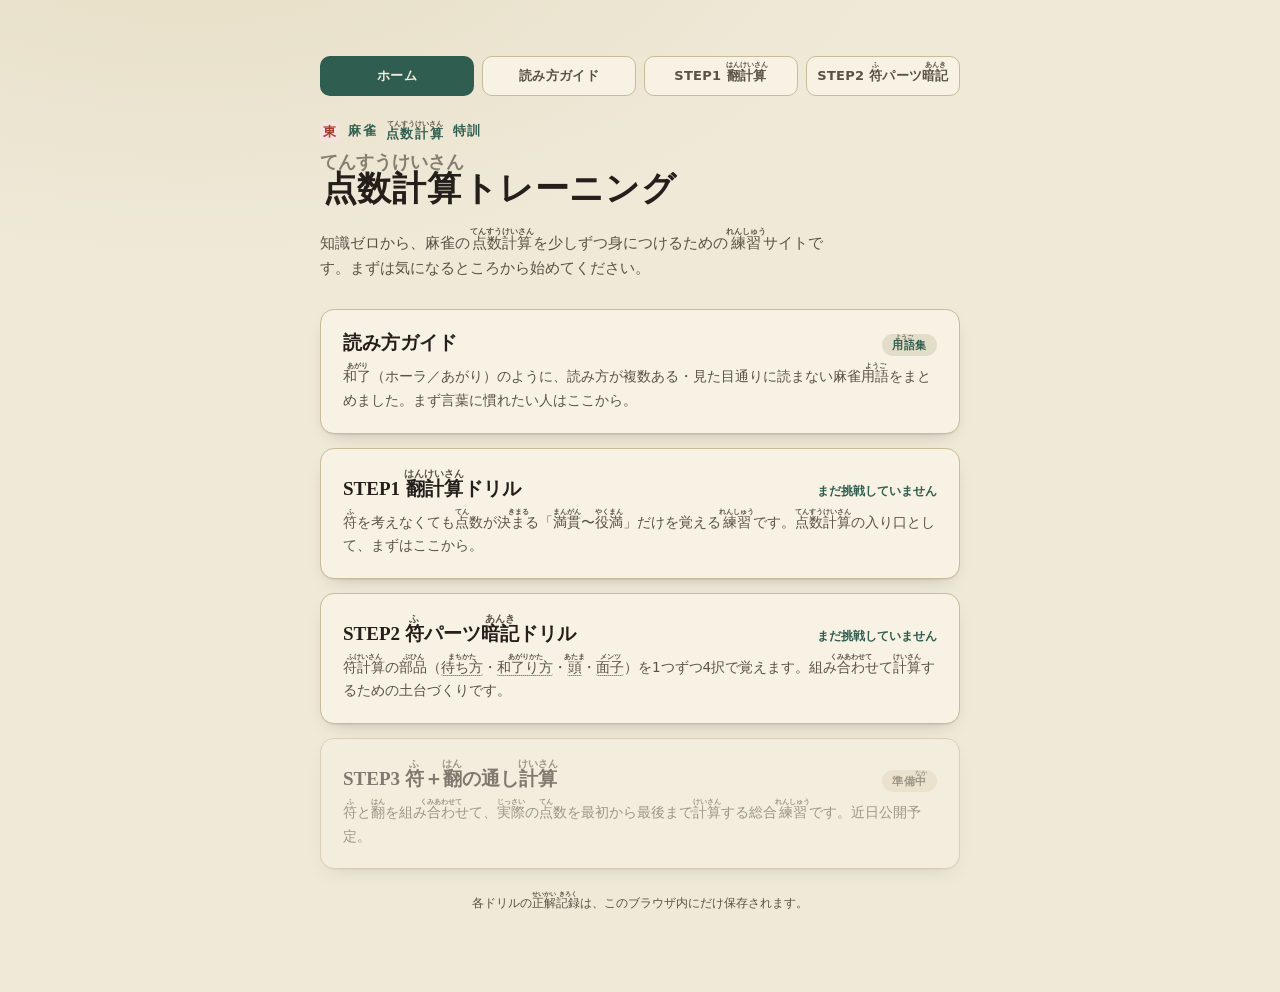
==== index.html @ 659b4daa "Initial commit: mahjong scoring trainer site Static site with furigana/glossary tooltips, home page," ====
<!DOCTYPE html>
<html lang="ja">
<head>
<meta charset="UTF-8">
<meta name="viewport" content="width=device-width, initial-scale=1.0">
<title>点数計算トレーニング｜麻雀 点数計算 特訓サイト</title>
<link rel="stylesheet" href="styles.css">
<script src="furigana.js"></script>
<script src="glossary.js"></script>
</head>
<body>

<div class="wrap">
  <nav class="steps">
    <a href="index.html" class="current">ホーム</a>
    <a href="yomikata.html">読み方ガイド</a>
    <a href="step1.html">STEP1 翻計算</a>
    <a href="fu-drill.html">STEP2 符パーツ暗記</a>
  </nav>

  <header>
    <div class="eyebrow"><span class="tile">東</span>麻雀 点数計算 特訓</div>
    <h1>点数計算トレーニング</h1>
    <p class="lede">知識ゼロから、麻雀の点数計算を少しずつ身につけるための練習サイトです。まずは気になるところから始めてください。</p>
  </header>

  <div class="menu">
    <a class="menu-card" href="yomikata.html">
      <div class="menu-top">
        <h2>読み方ガイド</h2>
        <span class="menu-badge">用語集</span>
      </div>
      <p>和了（ホーラ／あがり）のように、読み方が複数ある・見た目通りに読まない麻雀用語をまとめました。まず言葉に慣れたい人はここから。</p>
    </a>

    <a class="menu-card" href="step1.html">
      <div class="menu-top">
        <h2>STEP1 翻計算ドリル</h2>
        <span class="menu-stat" id="stat-step1">まだ挑戦していません</span>
      </div>
      <p>符を考えなくても点数が決まる「満貫〜役満」だけを覚える練習です。点数計算の入り口として、まずはここから。</p>
    </a>

    <a class="menu-card" href="fu-drill.html">
      <div class="menu-top">
        <h2>STEP2 符パーツ暗記ドリル</h2>
        <span class="menu-stat" id="stat-step2">まだ挑戦していません</span>
      </div>
      <p>符計算の部品（待ち方・和了り方・頭・面子）を1つずつ4択で覚えます。組み合わせて計算するための土台づくりです。</p>
    </a>

    <div class="menu-card disabled">
      <div class="menu-top">
        <h2>STEP3 符＋翻の通し計算</h2>
        <span class="menu-badge soon">準備中</span>
      </div>
      <p>符と翻を組み合わせて、実際の点数を最初から最後まで計算する総合練習です。近日公開予定。</p>
    </div>
  </div>

  <footer>各ドリルの正解記録は、このブラウザ内にだけ保存されます。</footer>
</div>

<script>
(function(){
  "use strict";

  function readStats(key){
    try {
      var s = JSON.parse(localStorage.getItem(key) || "null");
      if (s && typeof s.total === "number" && s.total > 0) return s;
    } catch(e){}
    return null;
  }

  function paint(elId, key){
    var el = document.getElementById(elId);
    var s = readStats(key);
    if (s) el.textContent = "正解 " + s.correct + " / " + s.total;
  }

  paint("stat-step1", "hankei-drill-stats-v1");
  paint("stat-step2", "fu-drill-stats-v1");

  Furigana.apply(document.body);
  Glossary.apply(document.body);
})();
</script>

</body>
</html>
---- styles.css ----
:root{
  --bg:#efe9d8;
  --bg-2:#e6ddc4;
  --ink:#241f1a;
  --ink-soft:#5a5245;
  --card:#f7f2e4;
  --card-border:#c9bb98;
  --rule:#c3b593;
  --accent:#2f5d4f;
  --accent-ink:#f4ede0;
  --accent-soft:#e2ddc9;
  --red:#a53a2e;
  --red-soft:#f4e3de;
  --gold:#a8781f;
  --shadow: 0 1px 0 rgba(36,31,26,0.06), 0 8px 20px -12px rgba(36,31,26,0.35);
  --focus:#2f5d4f;
}
@media (prefers-color-scheme: dark){
  :root{
    --bg:#141b17; --bg-2:#101512; --ink:#ece5d3; --ink-soft:#a79d87;
    --card:#1b2420; --card-border:#33443b; --rule:#33443b;
    --accent:#7fb69f; --accent-ink:#0f1613; --accent-soft:#22302a;
    --red:#e08b7d; --red-soft:#2c1e1c; --gold:#d8b569;
    --shadow: 0 1px 0 rgba(0,0,0,0.3), 0 12px 28px -14px rgba(0,0,0,0.6);
    --focus:#7fb69f;
  }
}
:root[data-theme="dark"]{
  --bg:#141b17; --bg-2:#101512; --ink:#ece5d3; --ink-soft:#a79d87;
  --card:#1b2420; --card-border:#33443b; --rule:#33443b;
  --accent:#7fb69f; --accent-ink:#0f1613; --accent-soft:#22302a;
  --red:#e08b7d; --red-soft:#2c1e1c; --gold:#d8b569;
  --shadow: 0 1px 0 rgba(0,0,0,0.3), 0 12px 28px -14px rgba(0,0,0,0.6);
  --focus:#7fb69f;
}
:root[data-theme="light"]{
  --bg:#efe9d8; --bg-2:#e6ddc4; --ink:#241f1a; --ink-soft:#5a5245;
  --card:#f7f2e4; --card-border:#c9bb98; --rule:#c3b593;
  --accent:#2f5d4f; --accent-ink:#f4ede0; --accent-soft:#e2ddc9;
  --red:#a53a2e; --red-soft:#f4e3de; --gold:#a8781f;
  --shadow: 0 1px 0 rgba(36,31,26,0.06), 0 8px 20px -12px rgba(36,31,26,0.35);
  --focus:#2f5d4f;
}

*{box-sizing:border-box;}
body{
  margin:0;
  min-height:100vh;
  background:
    radial-gradient(1200px 600px at 15% -10%, var(--bg-2), transparent 60%),
    var(--bg);
  color:var(--ink);
  font-family:"Yu Gothic","Hiragino Kaku Gothic ProN","Meiryo",system-ui,sans-serif;
  font-variant-numeric: tabular-nums;
  padding: 56px 20px 80px;
  -webkit-font-smoothing:antialiased;
}

ruby{ ruby-position:over; ruby-align:center; }
rt{
  font-size:.52em;
  font-weight:600;
  color:var(--ink-soft);
  letter-spacing:0;
  user-select:none;
}
.han rt, h1 rt{ opacity:.7; }
.choice rt{ font-weight:600; }

.gloss{
  cursor:pointer;
  border-bottom:1px dotted var(--accent);
  border-radius:2px;
}
.gloss:hover, .gloss:focus-visible{
  background:var(--accent-soft);
  outline:none;
}

.gloss-tip{
  position:fixed;
  max-width:270px;
  z-index:80;
  background:var(--ink);
  color:var(--bg);
  font-size:12.5px;
  line-height:1.7;
  padding:10px 13px;
  border-radius:9px;
  box-shadow:0 10px 26px -10px rgba(0,0,0,.5);
  opacity:0;
  transform:translateY(-4px);
  pointer-events:none;
  transition:opacity .12s ease, transform .12s ease;
}
.gloss-tip.show{ opacity:1; transform:translateY(0); pointer-events:auto; }
.gloss-tip strong{
  display:block;
  font-size:12px;
  font-weight:800;
  letter-spacing:.02em;
  margin-bottom:3px;
  color:var(--bg);
  opacity:.75;
}
.gloss-tip span{ display:block; }
.wrap{ max-width:640px; margin:0 auto; }

nav.steps{
  display:flex; gap:8px; margin-bottom:24px;
}
nav.steps a{
  flex:1; text-align:center;
  font-size:13px; font-weight:700; letter-spacing:.02em;
  padding:10px 8px; border-radius:10px;
  border:1px solid var(--card-border);
  background:var(--card); color:var(--ink-soft);
  text-decoration:none;
}
nav.steps a.current{
  background:var(--accent); color:var(--accent-ink); border-color:transparent;
}
nav.steps a:hover:not(.current){ border-color:var(--accent); color:var(--accent); }

header{ margin-bottom:28px; }

.note{
  display:flex; gap:10px; align-items:flex-start;
  background:var(--bg-2); border:1px solid var(--rule);
  border-radius:10px; padding:12px 14px; margin-bottom:22px;
  font-size:12.5px; line-height:1.8; color:var(--ink-soft);
}
.note .note-mark{
  flex:none; margin-top:1px;
  font-size:13px; font-weight:800; color:var(--gold);
}
.eyebrow{
  display:flex; align-items:center; gap:8px;
  font-size:12.5px; letter-spacing:.14em; color:var(--accent);
  text-transform:uppercase; font-weight:700; margin-bottom:10px;
}
.eyebrow .tile{
  display:inline-flex; align-items:center; justify-content:center;
  width:20px; height:20px; border-radius:4px;
  background:var(--red-soft); color:var(--red); font-size:13px; line-height:1;
}
h1{
  font-family:"Yu Mincho","YuMincho","Hiragino Mincho ProN",serif;
  font-weight:600; font-size:clamp(26px,5vw,34px);
  margin:0 0 8px; text-wrap:balance; letter-spacing:.02em;
}
.lede{ color:var(--ink-soft); font-size:14.5px; line-height:1.75; max-width:56ch; }

.panel{
  background:var(--card);
  border:1px solid var(--card-border);
  border-radius:14px;
  box-shadow:var(--shadow);
  padding:22px;
  margin-bottom:18px;
}

.menu{ display:flex; flex-direction:column; gap:14px; margin-bottom:22px; }
.menu-card{
  display:block;
  background:var(--card);
  border:1px solid var(--card-border);
  border-radius:14px;
  padding:20px 22px;
  box-shadow:var(--shadow);
  text-decoration:none;
  color:inherit;
  transition:border-color .12s ease, transform .12s ease;
}
.menu-card:hover{ border-color:var(--accent); transform:translateY(-2px); }
.menu-card:focus-visible{ outline:3px solid var(--focus); outline-offset:2px; }
.menu-top{ display:flex; align-items:baseline; justify-content:space-between; gap:12px; margin-bottom:6px; }
.menu-top h2{
  font-family:"Yu Mincho","YuMincho","Hiragino Mincho ProN",serif;
  font-size:19px; font-weight:700; margin:0;
}
.menu-card p{ font-size:13.5px; color:var(--ink-soft); line-height:1.75; margin:0; }
.menu-stat{
  font-size:12px; font-weight:700; color:var(--accent);
  white-space:nowrap; font-variant-numeric:tabular-nums;
}
.menu-badge{
  font-size:11px; font-weight:800; letter-spacing:.05em;
  padding:3px 10px; border-radius:999px;
  background:var(--accent-soft); color:var(--accent);
  flex:none;
}
.menu-badge.soon{ background:var(--bg-2); color:var(--ink-soft); }
.menu-card.disabled{ opacity:.55; pointer-events:none; }

.section-title{
  font-family:"Yu Mincho","YuMincho","Hiragino Mincho ProN",serif;
  font-size:19px; font-weight:700; margin:0 0 8px;
}
.section-note{ font-size:13px; line-height:1.8; color:var(--ink-soft); margin:0 0 16px; }

.explainer{ font-size:14px; line-height:1.85; color:var(--ink); }
.explainer strong{ color:var(--accent); font-weight:700; }
.explainer .ex-row{ display:flex; justify-content:space-between; padding:2px 0; }
details.explainer summary{ cursor:pointer; font-weight:700; color:var(--accent); list-style:none; }
details.explainer summary::-webkit-details-marker{ display:none; }
details.explainer summary::after{ content:"開く ▾"; float:right; font-weight:600; font-size:12.5px; color:var(--ink-soft); }
details.explainer[open] summary::after{ content:"閉じる ▴"; }
details.explainer .body{ margin-top:12px; padding-top:12px; border-top:1px dashed var(--rule); }

.scorebar{
  display:flex; align-items:center; justify-content:space-between;
  padding:14px 18px; margin-bottom:18px;
  background:var(--accent); color:var(--accent-ink);
  border-radius:12px; box-shadow:var(--shadow);
}
.scorebar .stat{ text-align:center; }
.scorebar .stat b{ display:block; font-size:20px; font-weight:800; }
.scorebar .stat span{ display:block; font-size:11px; letter-spacing:.08em; opacity:.85; margin-top:2px; }
.scorebar .divider{ width:1px; align-self:stretch; background:currentColor; opacity:.25; }

.qcard{
  position:relative;
  background:var(--card);
  border:1px solid var(--card-border);
  border-radius:16px;
  box-shadow:var(--shadow);
  padding:30px 24px 26px;
  text-align:center;
  overflow:hidden;
}
.qcard::before{
  content:"";
  position:absolute; inset:8px;
  border:1px solid var(--rule);
  border-radius:10px;
  pointer-events:none;
  opacity:.6;
}
.badges{ display:flex; justify-content:center; gap:8px; margin-bottom:18px; flex-wrap:wrap; }
.badge{
  font-size:12.5px; font-weight:700; padding:5px 12px; border-radius:999px;
  border:1px solid var(--card-border); color:var(--ink-soft);
}
.badge.role{ background:var(--accent-soft); color:var(--accent); border-color:transparent; }
.badge.method{ background:var(--red-soft); color:var(--red); border-color:transparent; }
.badge.cat{ background:var(--bg-2); color:var(--gold); border-color:transparent; }

.han{
  font-family:"Yu Mincho","YuMincho","Hiragino Mincho ProN",serif;
  font-weight:700; line-height:1.3; margin:6px 0 4px;
}
.han.big{ font-size:56px; line-height:1; }
.han sup{ font-size:22px; font-weight:600; margin-left:2px; color:var(--ink-soft); }
.qtext{
  font-family:"Yu Mincho","YuMincho","Hiragino Mincho ProN",serif;
  font-size:23px; font-weight:600; line-height:1.55; margin:10px 0 4px;
}
.qcaption{ font-size:14px; color:var(--ink-soft); margin-bottom:24px; }

.choices{
  display:grid; grid-template-columns:1fr 1fr; gap:10px;
  margin-bottom:6px;
}
.choice{
  font: inherit; font-variant-numeric: tabular-nums;
  font-size:17px; font-weight:700;
  padding:14px 10px; border-radius:10px;
  border:1px solid var(--card-border);
  background:var(--bg);
  color:var(--ink);
  cursor:pointer;
  transition: transform .12s ease, border-color .12s ease, background .12s ease;
}
.choice:hover{ border-color:var(--accent); transform: translateY(-1px); }
.choice:focus-visible{ outline:3px solid var(--focus); outline-offset:2px; }
.choice[disabled]{ cursor:default; }
.choice.correct{ background:var(--accent-soft); border-color:var(--accent); color:var(--accent); }
.choice.wrong{ background:var(--red-soft); border-color:var(--red); color:var(--red); }
.choice.dim{ opacity:.45; }

.feedback{
  min-height:64px; margin-top:16px;
  display:flex; align-items:center; justify-content:center;
  text-align:center; font-size:14px; line-height:1.7; color:var(--ink-soft);
}
.feedback .fb-title{ font-weight:800; font-size:15.5px; }
.feedback.ok .fb-title{ color:var(--accent); }
.feedback.ng .fb-title{ color:var(--red); }

.actions{ display:flex; justify-content:center; margin-top:6px; }
.next-btn{
  font: inherit; font-weight:700; font-size:14.5px;
  padding:11px 26px; border-radius:999px; border:none;
  background:var(--accent); color:var(--accent-ink);
  cursor:pointer; opacity:0; pointer-events:none;
  transition: opacity .15s ease, transform .1s ease;
}
.next-btn.show{ opacity:1; pointer-events:auto; }
.next-btn:active{ transform: scale(.97); }
.next-btn:focus-visible{ outline:3px solid var(--focus); outline-offset:2px; }

table.ref{ width:100%; border-collapse:collapse; font-size:13.5px; margin-top:4px; }
table.ref caption{ text-align:left; font-size:12px; color:var(--ink-soft); margin-bottom:8px; }
table.ref th, table.ref td{ padding:8px 10px; text-align:right; border-bottom:1px solid var(--rule); }
table.ref th:first-child, table.ref td:first-child{ text-align:left; }
table.ref thead th{ color:var(--ink-soft); font-weight:700; font-size:12px; letter-spacing:.04em; }
table.ref tbody tr:last-child td{ border-bottom:none; }
table.ref tbody tr.group-start td{ border-top:1px solid var(--rule); }
.tablewrap{ overflow-x:auto; }

footer{ margin-top:22px; text-align:center; font-size:12px; color:var(--ink-soft); }

@media (prefers-reduced-motion: reduce){
  .choice, .next-btn{ transition:none; }
}
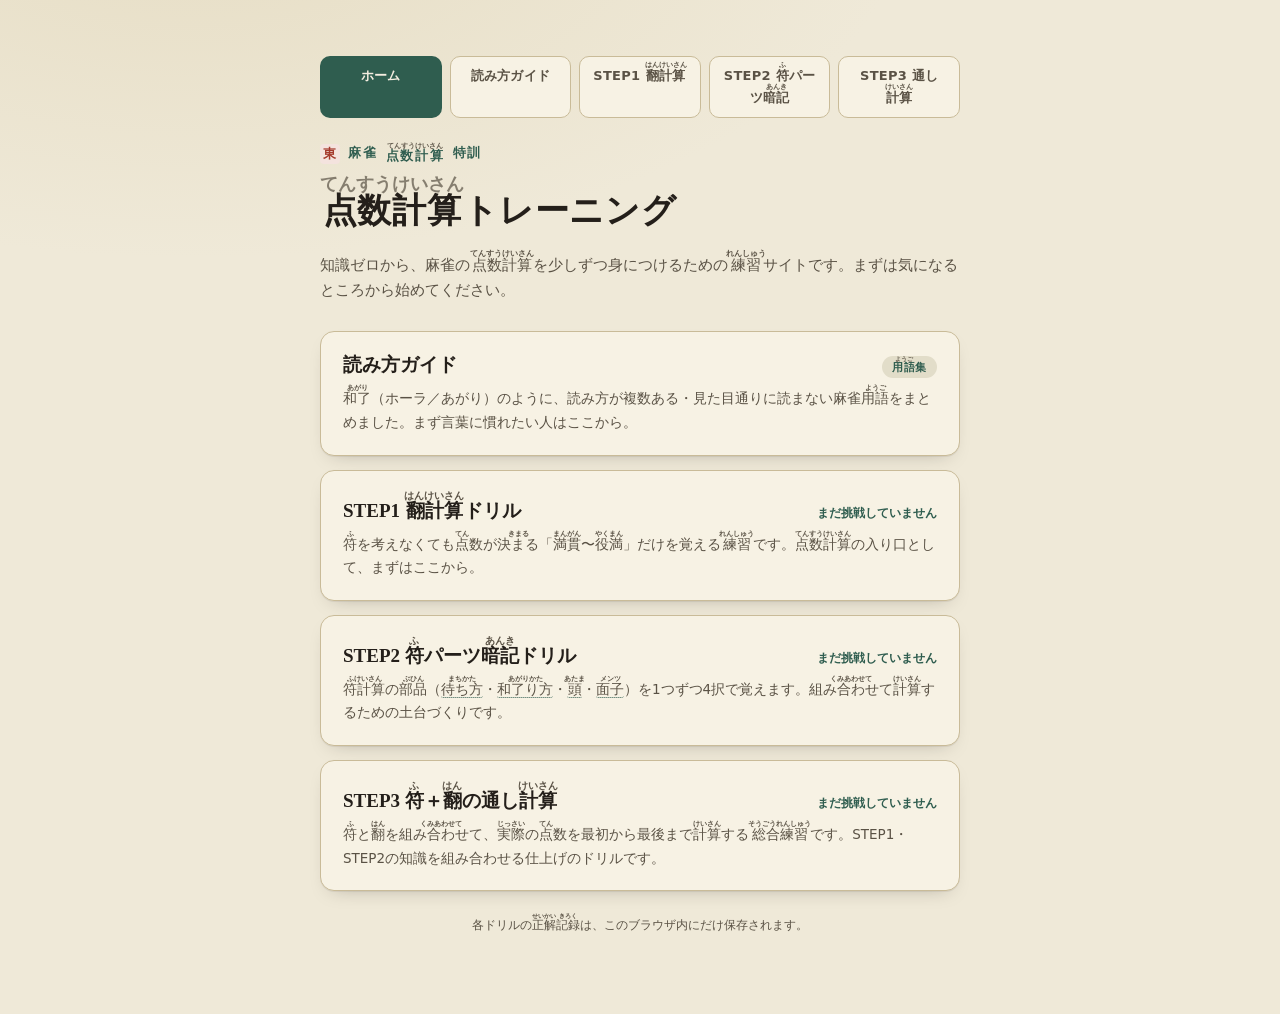
==== commit 186081b6: "Add STEP3: combined fu + han scoring drill Adds a new drill (step3.html/step3.js) that ties STEP1's " ====
--- a/index.html
+++ b/index.html
@@ -3,6 +3,8 @@
 <head>
 <meta charset="UTF-8">
 <meta name="viewport" content="width=device-width, initial-scale=1.0">
+<meta http-equiv="Content-Security-Policy" content="default-src 'self'; script-src 'self'; style-src 'self'; img-src 'self'; base-uri 'self'; form-action 'none'; object-src 'none';">
+<script src="antiframe.js"></script>
 <title>点数計算トレーニング｜麻雀 点数計算 特訓サイト</title>
 <link rel="stylesheet" href="styles.css">
 <script src="furigana.js"></script>
@@ -16,6 +18,7 @@
     <a href="yomikata.html">読み方ガイド</a>
     <a href="step1.html">STEP1 翻計算</a>
     <a href="fu-drill.html">STEP2 符パーツ暗記</a>
+    <a href="step3.html">STEP3 通し計算</a>
   </nav>
 
   <header>
@@ -49,43 +52,19 @@
       <p>符計算の部品（待ち方・和了り方・頭・面子）を1つずつ4択で覚えます。組み合わせて計算するための土台づくりです。</p>
     </a>
 
-    <div class="menu-card disabled">
+    <a class="menu-card" href="step3.html">
       <div class="menu-top">
         <h2>STEP3 符＋翻の通し計算</h2>
-        <span class="menu-badge soon">準備中</span>
+        <span class="menu-stat" id="stat-step3">まだ挑戦していません</span>
       </div>
-      <p>符と翻を組み合わせて、実際の点数を最初から最後まで計算する総合練習です。近日公開予定。</p>
-    </div>
+      <p>符と翻を組み合わせて、実際の点数を最初から最後まで計算する総合練習です。STEP1・STEP2の知識を組み合わせる仕上げのドリルです。</p>
+    </a>
   </div>
 
   <footer>各ドリルの正解記録は、このブラウザ内にだけ保存されます。</footer>
 </div>
 
-<script>
-(function(){
-  "use strict";
-
-  function readStats(key){
-    try {
-      var s = JSON.parse(localStorage.getItem(key) || "null");
-      if (s && typeof s.total === "number" && s.total > 0) return s;
-    } catch(e){}
-    return null;
-  }
-
-  function paint(elId, key){
-    var el = document.getElementById(elId);
-    var s = readStats(key);
-    if (s) el.textContent = "正解 " + s.correct + " / " + s.total;
-  }
-
-  paint("stat-step1", "hankei-drill-stats-v1");
-  paint("stat-step2", "fu-drill-stats-v1");
-
-  Furigana.apply(document.body);
-  Glossary.apply(document.body);
-})();
-</script>
+<script src="home.js"></script>
 
 </body>
 </html>
--- a/styles.css
+++ b/styles.css
@@ -149,7 +149,7 @@
   font-weight:600; font-size:clamp(26px,5vw,34px);
   margin:0 0 8px; text-wrap:balance; letter-spacing:.02em;
 }
-.lede{ color:var(--ink-soft); font-size:14.5px; line-height:1.75; max-width:56ch; }
+.lede{ color:var(--ink-soft); font-size:14.5px; line-height:1.75; }
 
 .panel{
   background:var(--card);
@@ -192,6 +192,9 @@
 }
 .menu-badge.soon{ background:var(--bg-2); color:var(--ink-soft); }
 .menu-card.disabled{ opacity:.55; pointer-events:none; }
+
+.mt-note{ margin-top:12px; }
+.panel-spaced{ margin-top:18px; }
 
 .section-title{
   font-family:"Yu Mincho","YuMincho","Hiragino Mincho ProN",serif;
@@ -258,6 +261,28 @@
 }
 .qcaption{ font-size:14px; color:var(--ink-soft); margin-bottom:24px; }
 
+.hand-summary{
+  text-align:left;
+  background:var(--bg);
+  border:1px solid var(--card-border);
+  border-radius:10px;
+  padding:12px 16px;
+  margin:14px 0 18px;
+  font-size:13.5px;
+}
+.hand-summary .hs-row{
+  display:flex; justify-content:space-between; gap:10px;
+  padding:5px 0;
+}
+.hand-summary .hs-row + .hs-row{ border-top:1px dashed var(--rule); }
+.hand-summary .hs-row span{ color:var(--ink-soft); }
+.hand-summary .hs-row strong{ font-weight:700; text-align:right; }
+
+.fb-breakdown{
+  font-size:12.5px; color:var(--ink-soft);
+  margin-top:6px; line-height:1.8;
+}
+
 .choices{
   display:grid; grid-template-columns:1fr 1fr; gap:10px;
   margin-bottom:6px;
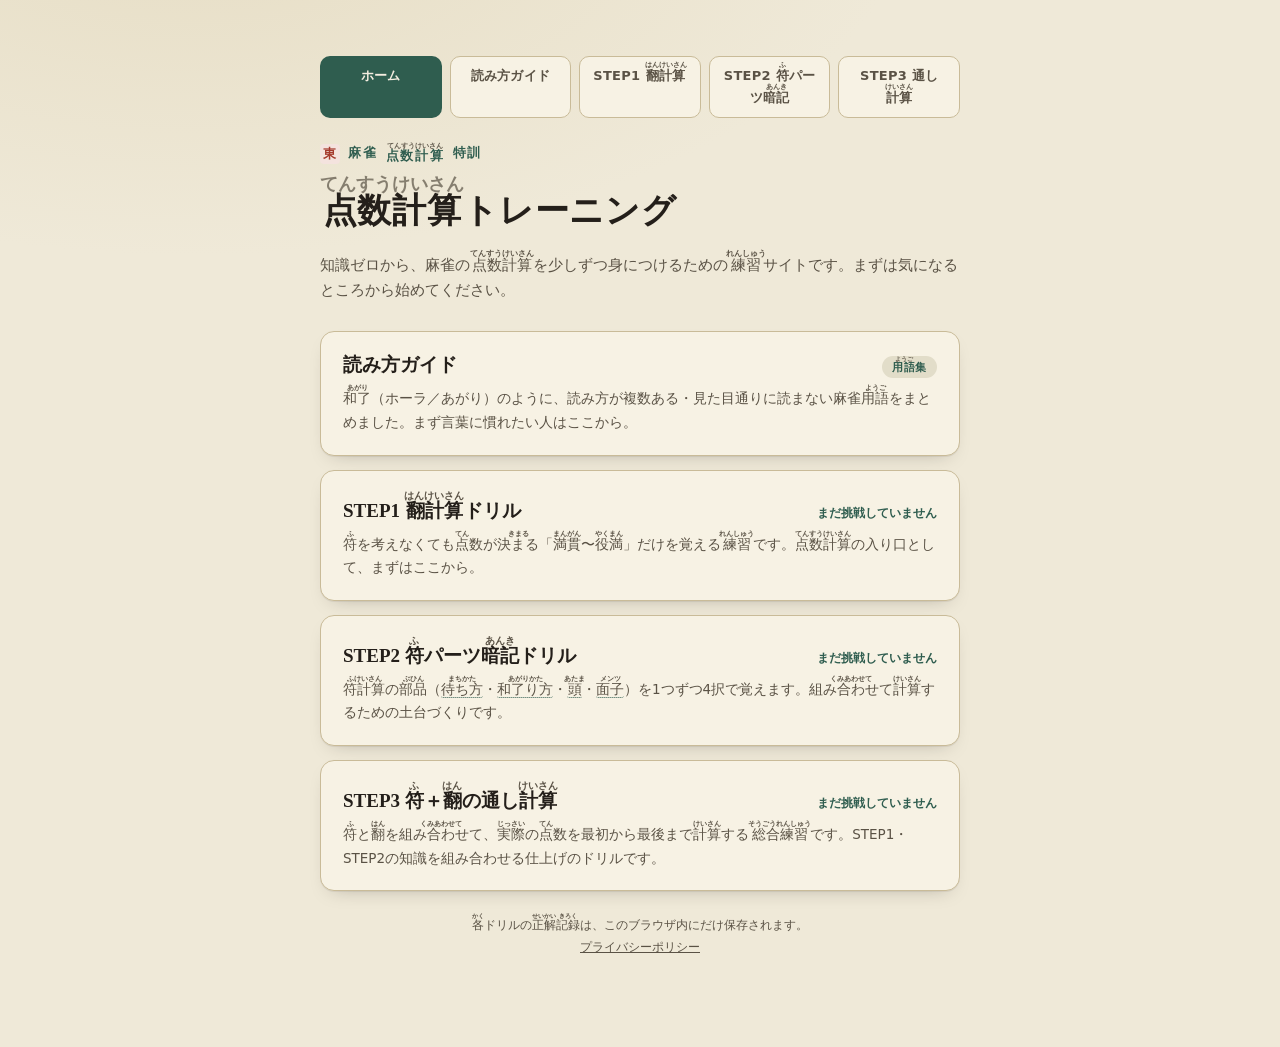
==== commit 42008682: "Add privacy policy page New privacy.html under the "麻雀てんすう部" operator name, covering data collection" ====
--- a/index.html
+++ b/index.html
@@ -61,7 +61,10 @@
     </a>
   </div>
 
-  <footer>各ドリルの正解記録は、このブラウザ内にだけ保存されます。</footer>
+  <footer>
+    各ドリルの正解記録は、このブラウザ内にだけ保存されます。
+    <p class="footer-link"><a href="privacy.html">プライバシーポリシー</a></p>
+  </footer>
 </div>
 
 <script src="home.js"></script>
--- a/styles.css
+++ b/styles.css
@@ -202,6 +202,14 @@
 }
 .section-note{ font-size:13px; line-height:1.8; color:var(--ink-soft); margin:0 0 16px; }
 
+.contact-cta{ margin-top:14px; }
+.contact-link{
+  display:inline-block;
+  text-decoration:none;
+  opacity:1;
+  pointer-events:auto;
+}
+
 .explainer{ font-size:14px; line-height:1.85; color:var(--ink); }
 .explainer strong{ color:var(--accent); font-weight:700; }
 .explainer .ex-row{ display:flex; justify-content:space-between; padding:2px 0; }
@@ -297,6 +305,8 @@
   cursor:pointer;
   transition: transform .12s ease, border-color .12s ease, background .12s ease;
 }
+.choices-pair{ grid-template-columns:1fr; }
+.choices-pair .choice{ font-size:15.5px; }
 .choice:hover{ border-color:var(--accent); transform: translateY(-1px); }
 .choice:focus-visible{ outline:3px solid var(--focus); outline-offset:2px; }
 .choice[disabled]{ cursor:default; }
@@ -332,9 +342,13 @@
 table.ref thead th{ color:var(--ink-soft); font-weight:700; font-size:12px; letter-spacing:.04em; }
 table.ref tbody tr:last-child td{ border-bottom:none; }
 table.ref tbody tr.group-start td{ border-top:1px solid var(--rule); }
+table.ref .tsumo-line{ display:inline-block; margin-top:2px; color:var(--ink-soft); font-size:11.5px; }
 .tablewrap{ overflow-x:auto; }
 
 footer{ margin-top:22px; text-align:center; font-size:12px; color:var(--ink-soft); }
+footer a{ color:var(--ink-soft); }
+footer a:hover{ color:var(--accent); }
+.footer-link{ margin-top:6px; font-size:11.5px; }
 
 @media (prefers-reduced-motion: reduce){
   .choice, .next-btn{ transition:none; }
